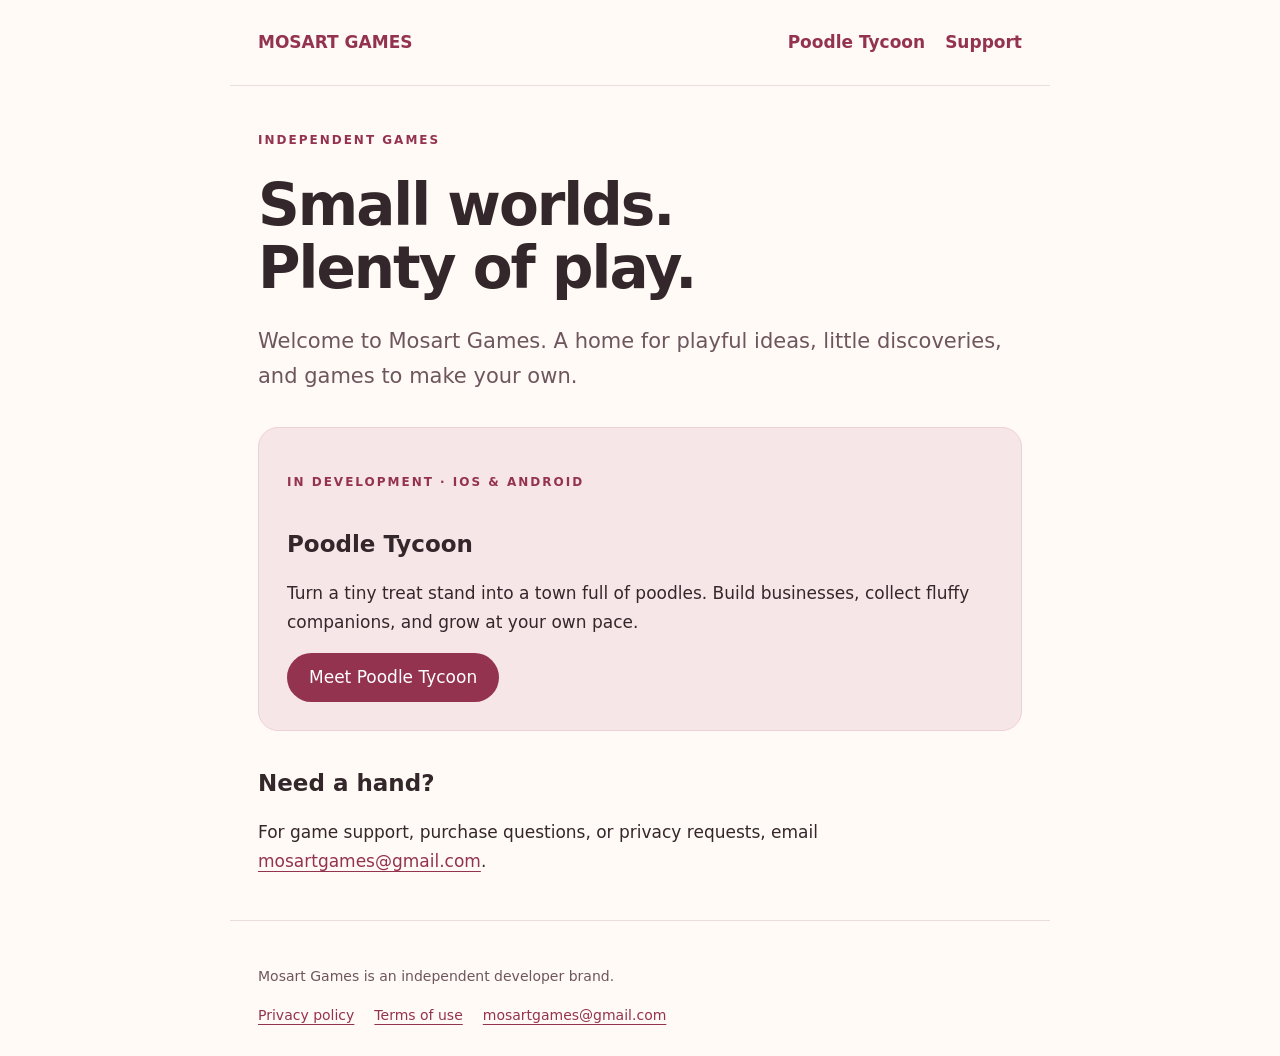
==== index.html @ c198eb1d "Publish Mosart Games support and Poodle Tycoon legal pages" ====
<!doctype html>
<html lang="en"><head><meta charset="utf-8"><meta name="viewport" content="width=device-width,initial-scale=1"><meta name="theme-color" content="#fffaf5"><title>Small worlds. Plenty of play. · Mosart Games</title><link rel="stylesheet" href="/style.css"></head><body><header><a href="/">MOSART GAMES</a><nav aria-label="Main navigation"><a href="/poodle-tycoon/">Poodle Tycoon</a><a href="mailto:mosartgames@gmail.com">Support</a></nav></header><main><p class="eyebrow">Independent games</p><h1>Small worlds.<br>Plenty of play.</h1><p class="lead">Welcome to Mosart Games. A home for playful ideas, little discoveries, and games to make your own.</p><section class="card"><p class="eyebrow">In development · iOS &amp; Android</p><h2>Poodle Tycoon</h2><p>Turn a tiny treat stand into a town full of poodles. Build businesses, collect fluffy companions, and grow at your own pace.</p><a class="button" href="/poodle-tycoon/">Meet Poodle Tycoon</a></section><h2>Need a hand?</h2><p>For game support, purchase questions, or privacy requests, email <a href="mailto:mosartgames@gmail.com">mosartgames@gmail.com</a>.</p></main><footer><p>Mosart Games is an independent developer brand.</p><nav aria-label="Legal"><a href="/poodle-tycoon/privacy/">Privacy policy</a><a href="/poodle-tycoon/terms/">Terms of use</a><a href="mailto:mosartgames@gmail.com">mosartgames@gmail.com</a></nav></footer></body></html>
---- style.css ----
*{box-sizing:border-box}body{margin:0;background:#fffaf5;color:#34272b;font:17px/1.7 system-ui,-apple-system,sans-serif}header,main,footer{max-width:820px;margin:auto;padding:28px}header{display:flex;justify-content:space-between;border-bottom:1px solid #ebddd9;gap:20px}a{color:#94334f;text-underline-offset:4px}header a{font-weight:700;text-decoration:none}nav{display:flex;gap:20px;flex-wrap:wrap}h1{font-size:clamp(32px,7vw,58px);line-height:1.08;letter-spacing:-2px;margin:24px 0}h2{font-size:23px;margin-top:38px;line-height:1.3}p,ul{margin:16px 0}.eyebrow{font-size:12px;font-weight:750;letter-spacing:2px;text-transform:uppercase;color:#94334f}.lead{font-size:21px;color:#6e565f}.card{background:#f7e6e8;border:1px solid #eed0d8;border-radius:20px;padding:28px;margin:32px 0}footer{border-top:1px solid #ebddd9;font-size:14px;color:#6e565f}.meta{font-size:14px;color:#6e565f}.button{display:inline-block;border-radius:30px;background:#94334f;color:white;padding:10px 22px;text-decoration:none}@media(max-width:550px){header,main,footer{padding:22px}header{display:block}nav{margin-top:12px}h1{letter-spacing:-1px}}
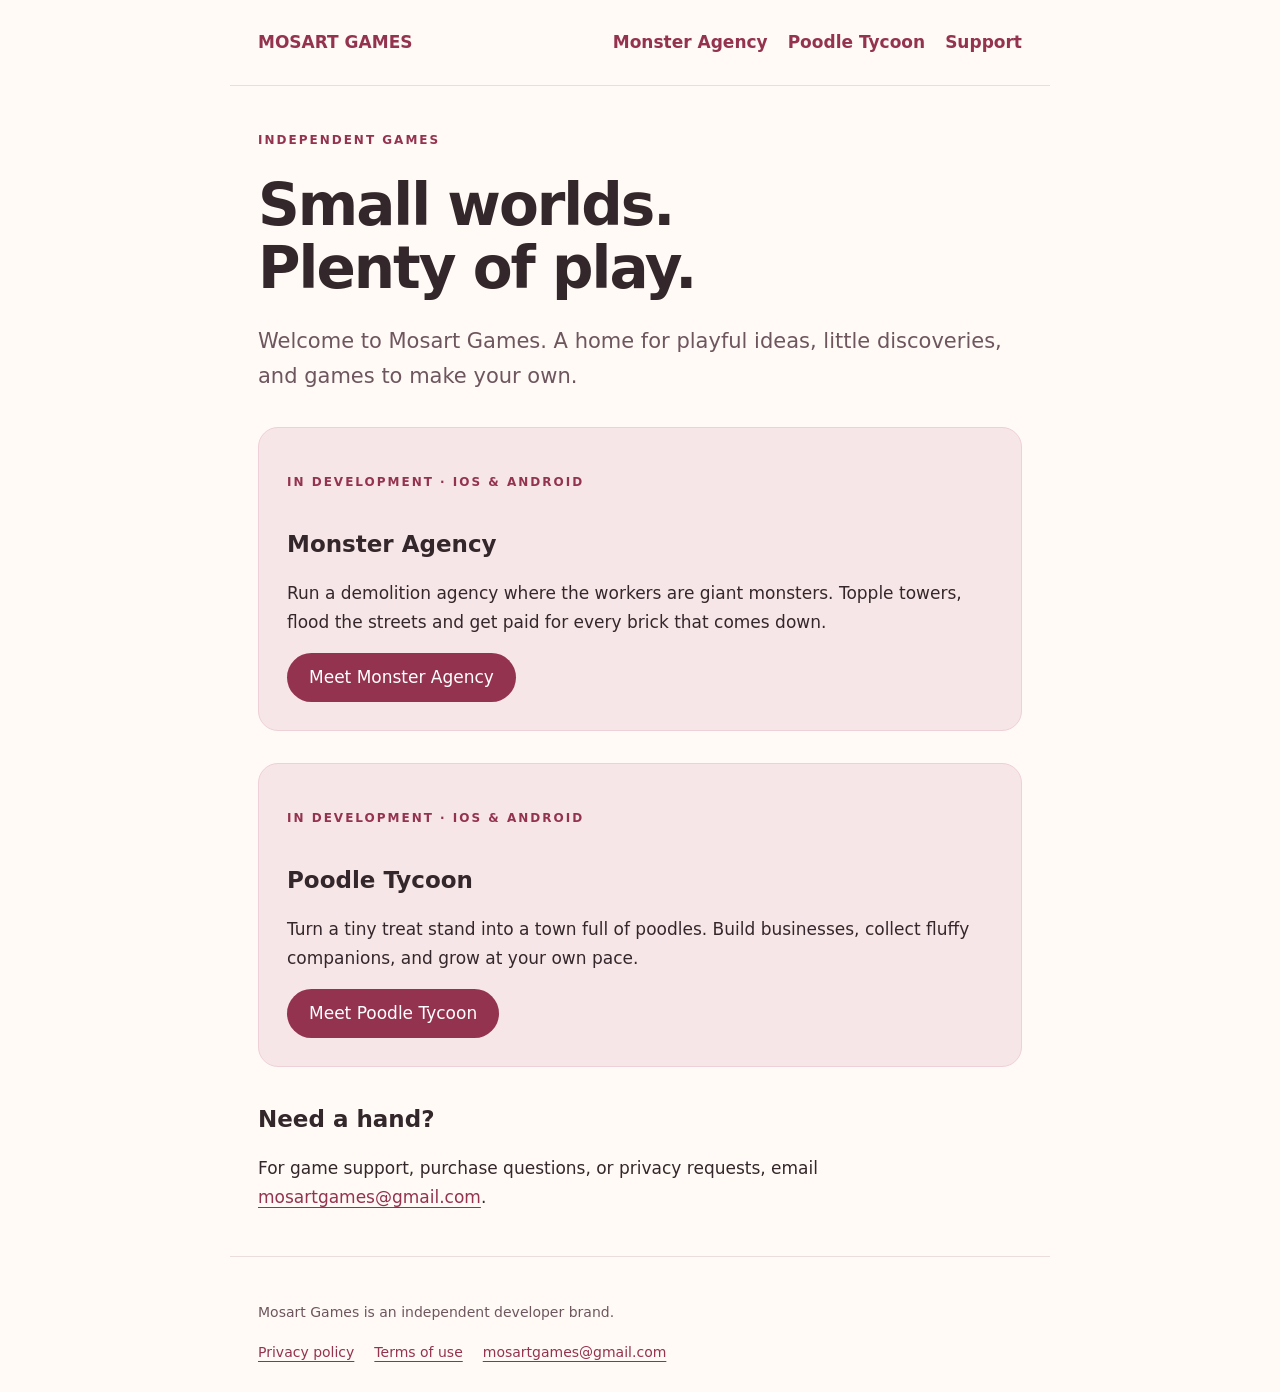
==== commit 5acff5b7: "Publish Monster Agency support, privacy and terms pages Co-Authored-By: Claude Opus 5.5 <noreply@ant" ====
--- a/index.html
+++ b/index.html
@@ -1,2 +1,2 @@
 <!doctype html>
-<html lang="en"><head><meta charset="utf-8"><meta name="viewport" content="width=device-width,initial-scale=1"><meta name="theme-color" content="#fffaf5"><title>Small worlds. Plenty of play. · Mosart Games</title><link rel="stylesheet" href="/style.css"></head><body><header><a href="/">MOSART GAMES</a><nav aria-label="Main navigation"><a href="/poodle-tycoon/">Poodle Tycoon</a><a href="mailto:mosartgames@gmail.com">Support</a></nav></header><main><p class="eyebrow">Independent games</p><h1>Small worlds.<br>Plenty of play.</h1><p class="lead">Welcome to Mosart Games. A home for playful ideas, little discoveries, and games to make your own.</p><section class="card"><p class="eyebrow">In development · iOS &amp; Android</p><h2>Poodle Tycoon</h2><p>Turn a tiny treat stand into a town full of poodles. Build businesses, collect fluffy companions, and grow at your own pace.</p><a class="button" href="/poodle-tycoon/">Meet Poodle Tycoon</a></section><h2>Need a hand?</h2><p>For game support, purchase questions, or privacy requests, email <a href="mailto:mosartgames@gmail.com">mosartgames@gmail.com</a>.</p></main><footer><p>Mosart Games is an independent developer brand.</p><nav aria-label="Legal"><a href="/poodle-tycoon/privacy/">Privacy policy</a><a href="/poodle-tycoon/terms/">Terms of use</a><a href="mailto:mosartgames@gmail.com">mosartgames@gmail.com</a></nav></footer></body></html>+<html lang="en"><head><meta charset="utf-8"><meta name="viewport" content="width=device-width,initial-scale=1"><meta name="theme-color" content="#fffaf5"><title>Small worlds. Plenty of play. · Mosart Games</title><link rel="stylesheet" href="/style.css"></head><body><header><a href="/">MOSART GAMES</a><nav aria-label="Main navigation"><a href="/monster-agency/">Monster Agency</a><a href="/poodle-tycoon/">Poodle Tycoon</a><a href="mailto:mosartgames@gmail.com">Support</a></nav></header><main><p class="eyebrow">Independent games</p><h1>Small worlds.<br>Plenty of play.</h1><p class="lead">Welcome to Mosart Games. A home for playful ideas, little discoveries, and games to make your own.</p><section class="card"><p class="eyebrow">In development · iOS &amp; Android</p><h2>Monster Agency</h2><p>Run a demolition agency where the workers are giant monsters. Topple towers, flood the streets and get paid for every brick that comes down.</p><a class="button" href="/monster-agency/">Meet Monster Agency</a></section><section class="card"><p class="eyebrow">In development · iOS &amp; Android</p><h2>Poodle Tycoon</h2><p>Turn a tiny treat stand into a town full of poodles. Build businesses, collect fluffy companions, and grow at your own pace.</p><a class="button" href="/poodle-tycoon/">Meet Poodle Tycoon</a></section><h2>Need a hand?</h2><p>For game support, purchase questions, or privacy requests, email <a href="mailto:mosartgames@gmail.com">mosartgames@gmail.com</a>.</p></main><footer><p>Mosart Games is an independent developer brand.</p><nav aria-label="Legal"><a href="/poodle-tycoon/privacy/">Privacy policy</a><a href="/poodle-tycoon/terms/">Terms of use</a><a href="mailto:mosartgames@gmail.com">mosartgames@gmail.com</a></nav></footer></body></html>
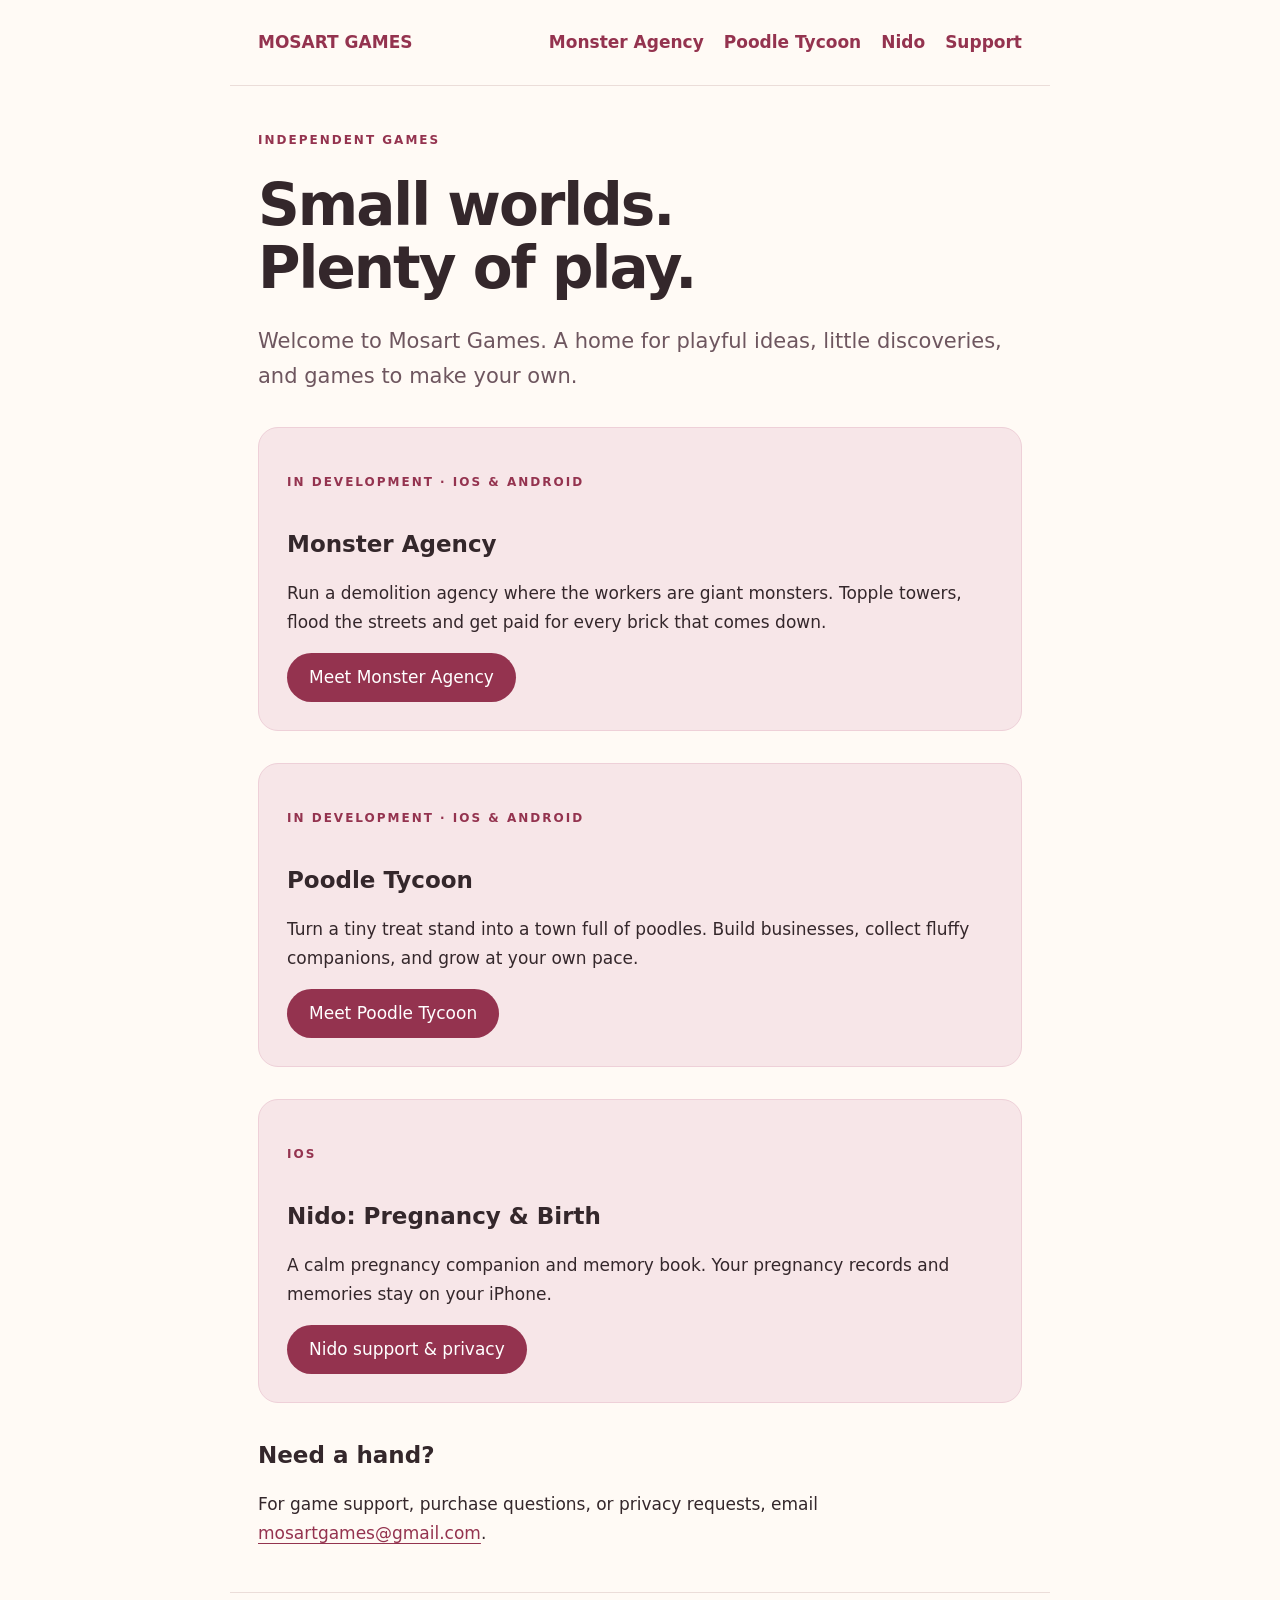
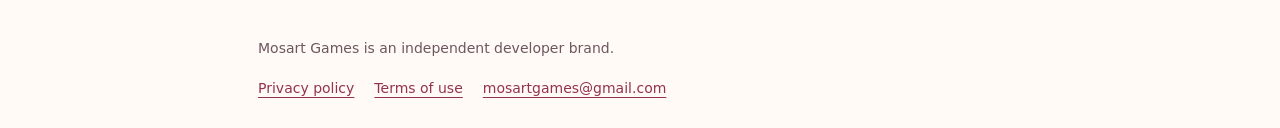
==== commit 2ddb0c04: "Publish Nido support and privacy pages Co-Authored-By: Claude Opus 5.5 <noreply@anthropic.com>" ====
--- a/index.html
+++ b/index.html
@@ -1,2 +1,2 @@
 <!doctype html>
-<html lang="en"><head><meta charset="utf-8"><meta name="viewport" content="width=device-width,initial-scale=1"><meta name="theme-color" content="#fffaf5"><title>Small worlds. Plenty of play. · Mosart Games</title><link rel="stylesheet" href="/style.css"></head><body><header><a href="/">MOSART GAMES</a><nav aria-label="Main navigation"><a href="/monster-agency/">Monster Agency</a><a href="/poodle-tycoon/">Poodle Tycoon</a><a href="mailto:mosartgames@gmail.com">Support</a></nav></header><main><p class="eyebrow">Independent games</p><h1>Small worlds.<br>Plenty of play.</h1><p class="lead">Welcome to Mosart Games. A home for playful ideas, little discoveries, and games to make your own.</p><section class="card"><p class="eyebrow">In development · iOS &amp; Android</p><h2>Monster Agency</h2><p>Run a demolition agency where the workers are giant monsters. Topple towers, flood the streets and get paid for every brick that comes down.</p><a class="button" href="/monster-agency/">Meet Monster Agency</a></section><section class="card"><p class="eyebrow">In development · iOS &amp; Android</p><h2>Poodle Tycoon</h2><p>Turn a tiny treat stand into a town full of poodles. Build businesses, collect fluffy companions, and grow at your own pace.</p><a class="button" href="/poodle-tycoon/">Meet Poodle Tycoon</a></section><h2>Need a hand?</h2><p>For game support, purchase questions, or privacy requests, email <a href="mailto:mosartgames@gmail.com">mosartgames@gmail.com</a>.</p></main><footer><p>Mosart Games is an independent developer brand.</p><nav aria-label="Legal"><a href="/poodle-tycoon/privacy/">Privacy policy</a><a href="/poodle-tycoon/terms/">Terms of use</a><a href="mailto:mosartgames@gmail.com">mosartgames@gmail.com</a></nav></footer></body></html>+<html lang="en"><head><meta charset="utf-8"><meta name="viewport" content="width=device-width,initial-scale=1"><meta name="theme-color" content="#fffaf5"><title>Small worlds. Plenty of play. · Mosart Games</title><link rel="stylesheet" href="/style.css"></head><body><header><a href="/">MOSART GAMES</a><nav aria-label="Main navigation"><a href="/monster-agency/">Monster Agency</a><a href="/poodle-tycoon/">Poodle Tycoon</a><a href="/nido/">Nido</a><a href="mailto:mosartgames@gmail.com">Support</a></nav></header><main><p class="eyebrow">Independent games</p><h1>Small worlds.<br>Plenty of play.</h1><p class="lead">Welcome to Mosart Games. A home for playful ideas, little discoveries, and games to make your own.</p><section class="card"><p class="eyebrow">In development · iOS &amp; Android</p><h2>Monster Agency</h2><p>Run a demolition agency where the workers are giant monsters. Topple towers, flood the streets and get paid for every brick that comes down.</p><a class="button" href="/monster-agency/">Meet Monster Agency</a></section><section class="card"><p class="eyebrow">In development · iOS &amp; Android</p><h2>Poodle Tycoon</h2><p>Turn a tiny treat stand into a town full of poodles. Build businesses, collect fluffy companions, and grow at your own pace.</p><a class="button" href="/poodle-tycoon/">Meet Poodle Tycoon</a></section><section class="card"><p class="eyebrow">iOS</p><h2>Nido: Pregnancy &amp; Birth</h2><p>A calm pregnancy companion and memory book. Your pregnancy records and memories stay on your iPhone.</p><a class="button" href="/nido/">Nido support &amp; privacy</a></section><h2>Need a hand?</h2><p>For game support, purchase questions, or privacy requests, email <a href="mailto:mosartgames@gmail.com">mosartgames@gmail.com</a>.</p></main><footer><p>Mosart Games is an independent developer brand.</p><nav aria-label="Legal"><a href="/poodle-tycoon/privacy/">Privacy policy</a><a href="/poodle-tycoon/terms/">Terms of use</a><a href="mailto:mosartgames@gmail.com">mosartgames@gmail.com</a></nav></footer></body></html>
